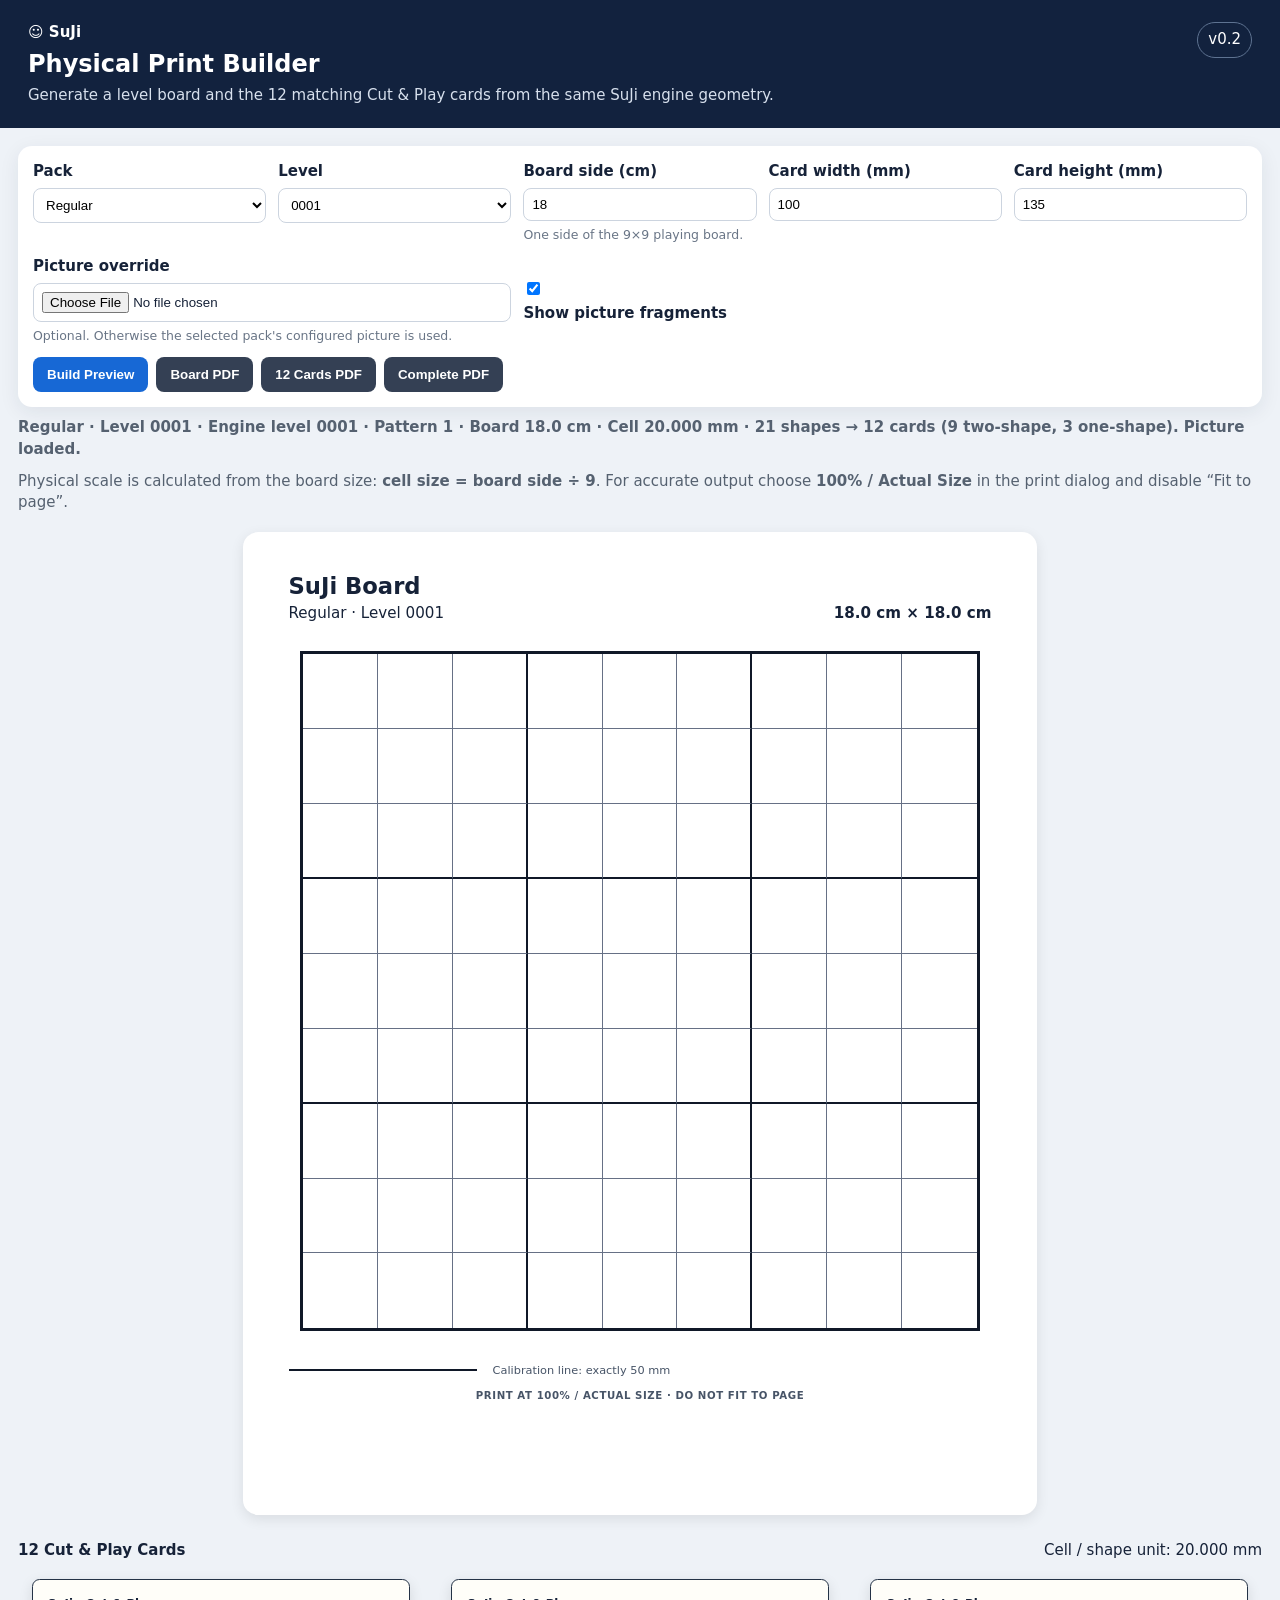
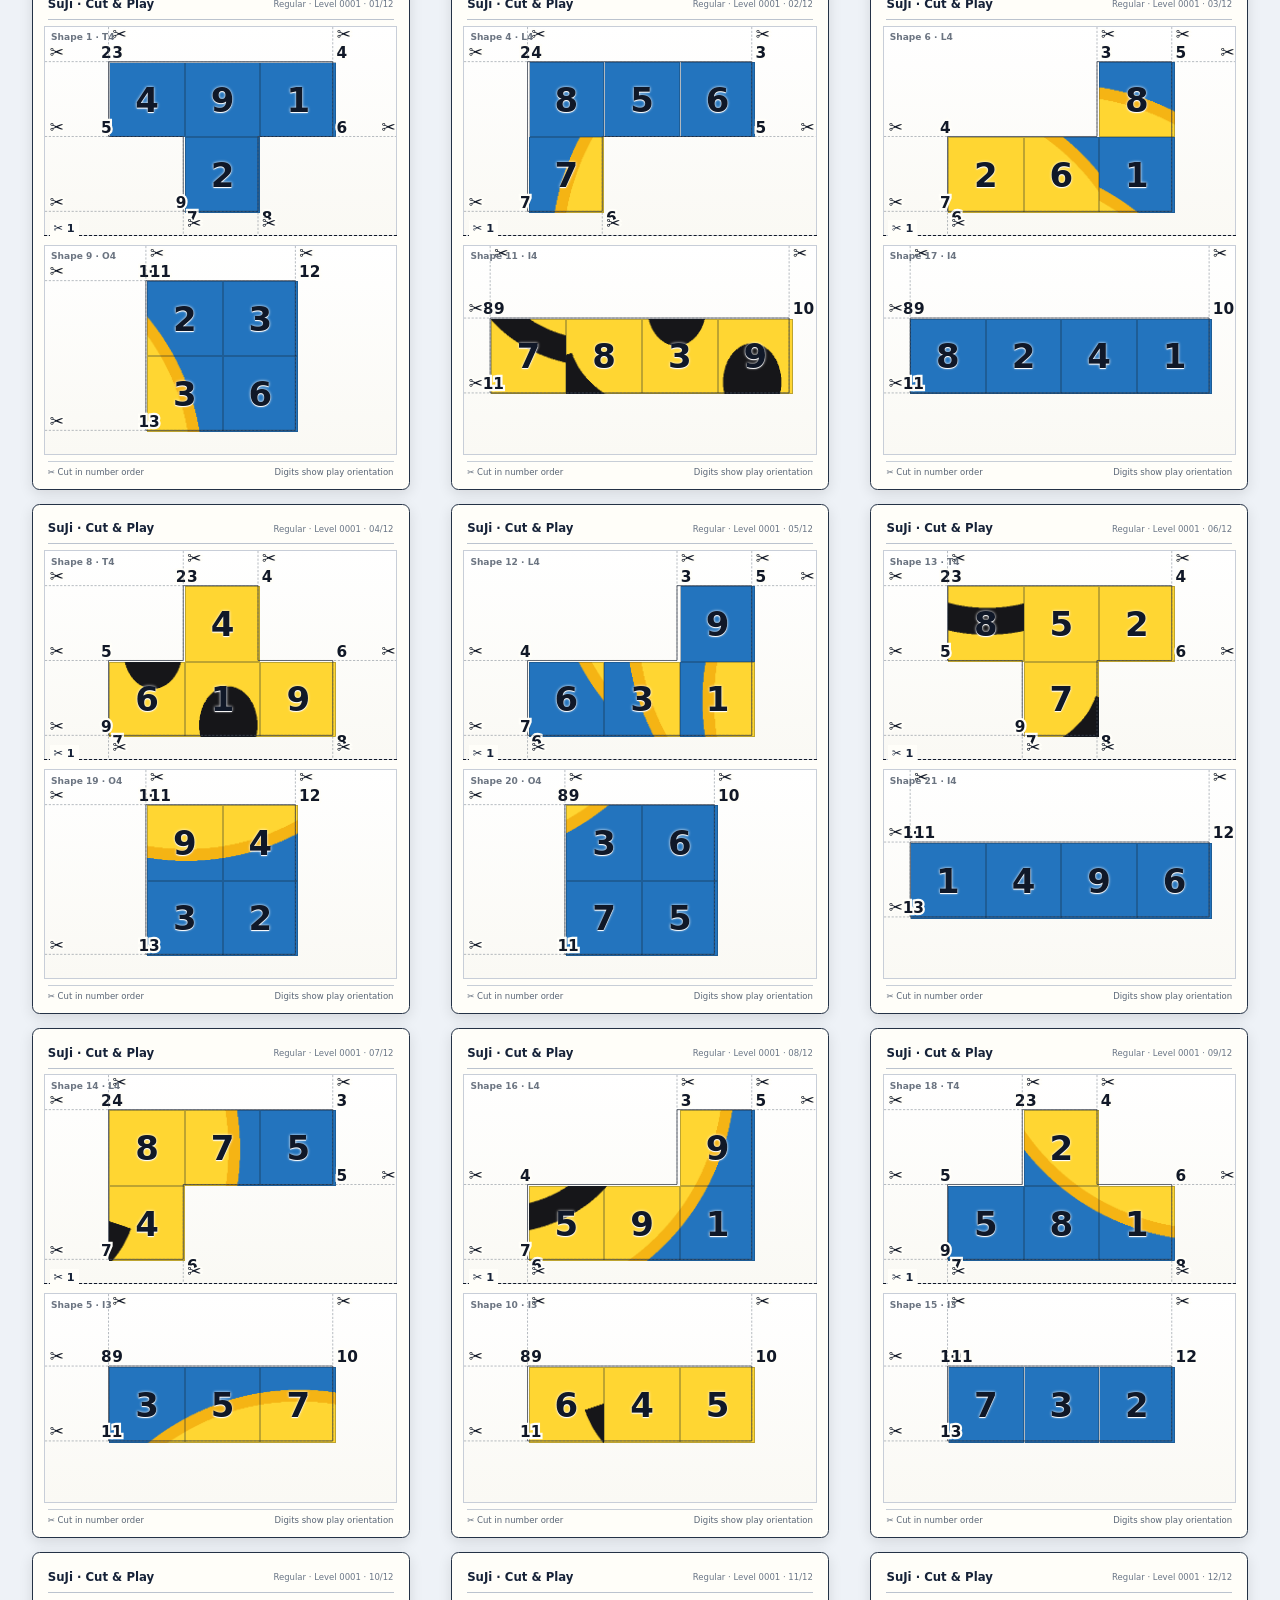
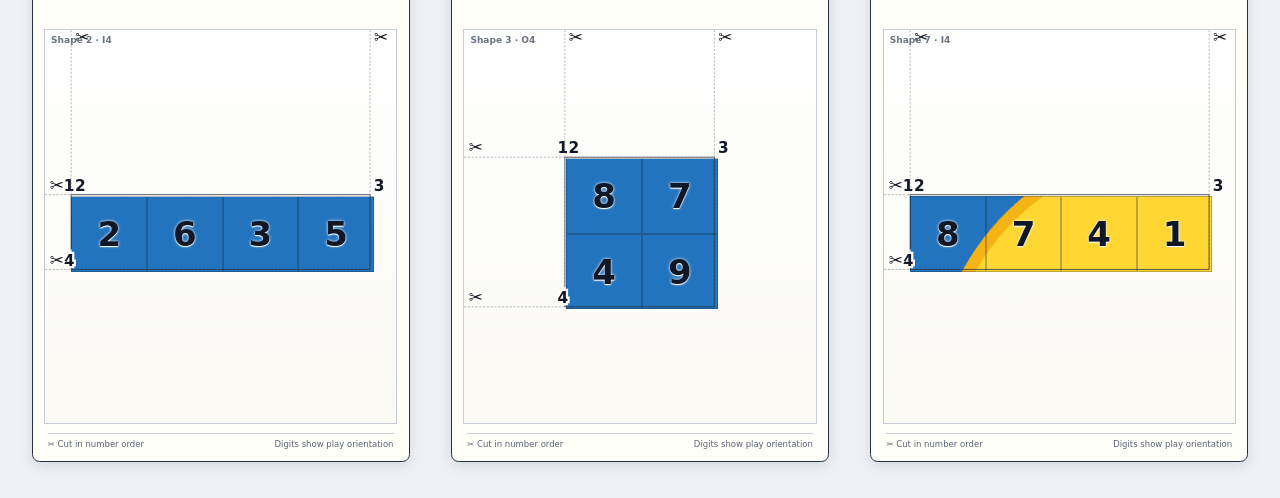
==== cards.html @ 7d7f15f5 "Card Builder Card Builder" ====
<!doctype html>
<html lang="en">
<head>
<meta charset="utf-8">
<meta name="viewport" content="width=device-width,initial-scale=1">
<title>SuJi Physical Print Builder</title>
<link rel="stylesheet" href="css/card-maker.css">
</head>
<body>
<header class="top no-print">
  <div>
    <div class="logo">☺ SuJi</div>
    <h1>Physical Print Builder</h1>
    <p>Generate a level board and the 12 matching Cut &amp; Play cards from the same SuJi engine geometry.</p>
  </div>
  <div class="ver">v0.2</div>
</header>
<main>
<section class="controls no-print">
  <label>Pack
    <select id="pack"></select>
  </label>
  <label>Level
    <select id="level"></select>
  </label>
  <label>Board side (cm)
    <input id="boardCm" type="number" value="18" min="9" max="60" step="0.1">
    <small>One side of the 9×9 playing board.</small>
  </label>
  <label>Card width (mm)
    <input id="cardW" type="number" value="100" min="70" max="210" step="1">
  </label>
  <label>Card height (mm)
    <input id="cardH" type="number" value="135" min="90" max="297" step="1">
  </label>
  <label class="wide">Picture override
    <input id="image" type="file" accept="image/png,image/jpeg,image/webp">
    <small>Optional. Otherwise the selected pack's configured picture is used.</small>
  </label>
  <label class="check"><input id="picture" type="checkbox" checked> Show picture fragments</label>
  <div class="buttons wide-buttons">
    <button id="build">Build Preview</button>
    <button id="printBoard" class="secondary">Board PDF</button>
    <button id="printCards" class="secondary">12 Cards PDF</button>
    <button id="printAll" class="secondary">Complete PDF</button>
  </div>
</section>
<div id="status" class="status no-print"></div>
<div class="legend no-print">
  Physical scale is calculated from the board size: <b>cell size = board side ÷ 9</b>. For accurate output choose <b>100% / Actual Size</b> in the print dialog and disable “Fit to page”.
</div>

<section id="boardSheet" class="board-sheet print-board">
  <div class="sheet-head">
    <div><b>SuJi Board</b><span id="boardLabel"></span></div>
    <div class="size-label" id="boardSizeLabel"></div>
  </div>
  <div id="board" class="board" aria-label="9 by 9 SuJi board"></div>
  <div class="calibration">
    <div class="cal-line"></div>
    <span>Calibration line: exactly 50 mm</span>
  </div>
  <div class="print-note">PRINT AT 100% / ACTUAL SIZE · DO NOT FIT TO PAGE</div>
</section>

<section class="card-section print-cards">
  <div class="section-title no-print"><b>12 Cut &amp; Play Cards</b><span id="cardScaleLabel"></span></div>
  <section id="cards" class="cards"></section>
</section>
</main>

<script src="js/module-runtime.js"></script>
<script src="config/game-config.js"></script>
<script src="config/ui-config.js"></script>
<script src="config/storage-keys.js"></script>
<script src="config/print-packs.js"></script>
<script src="js/core/app-context.js"></script>
<script src="js/core/utils.js"></script>
<script src="js/storage/preferences-store.js"></script>
<script src="js/core/state.js"></script>
<script src="js/core/dom.js"></script>
<script src="js/data/pattern-provider.js"></script>
<script src="js/game/sudoku-generator.js"></script>
<script src="js/game/puzzle-builder.js"></script>
<script src="js/tools/card-maker.js"></script>
</body>
</html>
---- css/card-maker.css ----
:root{--card-w:100mm;--card-h:135mm;--tile:20mm;--board-side:180mm;--ink:#162238;--paper:#fffef9}
*{box-sizing:border-box}body{margin:0;background:#eef2f7;color:var(--ink);font:15px/1.45 system-ui,-apple-system,"Segoe UI",sans-serif}.top{display:flex;justify-content:space-between;gap:20px;padding:22px 28px;background:#12223e;color:white}.logo{font-weight:900}.top h1{margin:3px 0;font-size:24px}.top p{margin:0;color:#d7e0ed}.ver{border:1px solid #5e7391;border-radius:999px;padding:6px 10px;height:max-content}main{padding:18px}.controls{max-width:1280px;margin:auto;background:white;padding:15px;border-radius:14px;display:grid;grid-template-columns:repeat(5,minmax(120px,1fr));gap:12px;box-shadow:0 5px 20px rgba(20,40,70,.08)}label{font-weight:750;display:flex;flex-direction:column;gap:5px}.wide{grid-column:span 2}input[type=number],input[type=file],select{width:100%;padding:8px;border:1px solid #ccd4df;border-radius:8px;background:white}small{font-weight:400;color:#697586}.check{justify-content:center;align-items:flex-start}.check input{margin-top:5px}.buttons{display:flex;gap:8px;align-items:end;flex-wrap:wrap}.wide-buttons{grid-column:span 3}.buttons button{border:0;border-radius:8px;padding:10px 14px;background:#1768d5;color:white;font-weight:850;cursor:pointer}.buttons .secondary{background:#344054}.status,.legend{max-width:1280px;margin:10px auto;color:#556170}.status{font-weight:700}.status.error{color:#b42318}.status.warn{color:#9a6700}.board-sheet{width:min(100%,210mm);min-height:260mm;margin:18px auto;background:white;padding:10mm 12mm;border-radius:4mm;box-shadow:0 4px 14px rgba(0,0,0,.09);display:flex;flex-direction:column;align-items:center;break-after:page}.sheet-head{width:100%;display:flex;justify-content:space-between;align-items:end;margin-bottom:7mm;font-size:4mm}.sheet-head>div:first-child{display:flex;flex-direction:column}.sheet-head b{font-size:6mm}.size-label{font-weight:800}.board{width:var(--board-side);height:var(--board-side);max-width:100%;display:grid;grid-template-columns:repeat(9,1fr);grid-template-rows:repeat(9,1fr);border:.8mm solid #101828;background:#fff}.board-cell{border-right:.18mm solid #667085;border-bottom:.18mm solid #667085}.board-cell:nth-child(9n){border-right:0}.board-cell:nth-last-child(-n+9){border-bottom:0}.board-cell.block-right{border-right:.65mm solid #101828}.board-cell.block-bottom{border-bottom:.65mm solid #101828}.calibration{width:100%;margin-top:8mm;display:flex;align-items:center;gap:4mm;font-size:3mm;color:#475467}.cal-line{width:50mm;border-top:.55mm solid #101828}.print-note{margin-top:3mm;font-size:2.7mm;font-weight:850;letter-spacing:.15mm;color:#475467}.section-title{max-width:1280px;margin:25px auto 8px;display:flex;justify-content:space-between}.cards{display:grid;grid-template-columns:repeat(auto-fit,minmax(calc(var(--card-w) + 14px),1fr));gap:14px;justify-items:center;align-items:start;margin:18px auto;max-width:1450px}.card{position:relative;width:var(--card-w);height:var(--card-h);background:var(--paper);border:.35mm solid #243246;border-radius:2mm;overflow:hidden;box-shadow:0 4px 14px rgba(0,0,0,.11);break-inside:avoid;page-break-inside:avoid}.head{position:absolute;top:2.5mm;left:4mm;right:4mm;height:8mm;display:flex;justify-content:space-between;align-items:center;border-bottom:.25mm solid #bbc3ce;font-size:3.1mm;font-weight:850}.head small{font-size:2.25mm;text-align:right}.foot{position:absolute;bottom:2.4mm;left:4mm;right:4mm;height:5mm;border-top:.2mm solid #c7ced7;padding-top:1mm;display:flex;justify-content:space-between;font-size:2.25mm;color:#596576}.strip{position:absolute;left:3mm;right:3mm;border:.25mm solid #c8ced8;background:linear-gradient(#fff,#faf9f4);overflow:hidden}.strip.a{top:12mm;height:calc((var(--card-h) - 24mm)/2)}.strip.b{bottom:9mm;height:calc((var(--card-h) - 24mm)/2)}.strip.single{top:20mm;bottom:10mm}.strip-title{position:absolute;top:1.2mm;left:1.6mm;z-index:5;font-size:2.4mm;font-weight:850;color:#6b7481}.separator{position:absolute;z-index:7;left:3mm;right:3mm;top:50%;border-top:.45mm dashed #111827}.separator:before{content:"✂ 1";position:absolute;left:1.5mm;top:-4mm;background:var(--paper);padding:0 1mm;font-size:3mm;font-weight:900}.piece{position:absolute;z-index:2}.cell{position:absolute;width:var(--tile);height:var(--tile);border:.16mm solid rgba(20,32,48,.28);overflow:hidden;background:#eef2f6}.cell.pic{background-repeat:no-repeat}.digit{position:absolute;inset:0;display:grid;place-items:center;font:900 calc(var(--tile)*.45)/1 system-ui,sans-serif;color:#101828;text-shadow:0 0 .8mm white,0 .3mm .2mm white}.cut{position:absolute;inset:0;width:100%;height:100%;z-index:4;pointer-events:none}.outline{fill:none;stroke:#111827;stroke-width:.65;vector-effect:non-scaling-stroke}.guide{fill:none;stroke:#5f6977;stroke-width:.45;stroke-dasharray:2.2 1.6;vector-effect:non-scaling-stroke}.num{font:bold 4.1px system-ui,sans-serif;fill:#111827;paint-order:stroke;stroke:#fffef9;stroke-width:1.2px}.sc{font:4.6px system-ui,sans-serif;fill:#111827;paint-order:stroke;stroke:#fffef9;stroke-width:1px}.empty{height:100%;display:grid;place-items:center;text-align:center;color:#a0a8b3;font-size:3mm}
@media(max-width:850px){.controls{grid-template-columns:1fr 1fr}.wide,.wide-buttons{grid-column:span 2}.top{flex-direction:column}.cards{overflow:auto;justify-content:start}.board-sheet{overflow:auto;align-items:flex-start}.sheet-head,.calibration,.print-note{min-width:var(--board-side)}}
@media print{
  @page{size:A4 portrait;margin:7mm}
  .no-print{display:none!important}body{background:white}main{padding:0}.board-sheet{box-shadow:none;border-radius:0;margin:0 auto;padding:4mm 5mm;min-height:0;width:196mm;break-after:page}.card-section{margin:0}.cards{display:block;max-width:none;margin:0}.card{box-shadow:none;margin:0 auto 5mm;break-after:page}.card:last-child{break-after:auto}
  body[data-print="board"] .print-cards{display:none!important}
  body[data-print="cards"] .print-board{display:none!important}
  body[data-print="cards"] .card:last-child{break-after:auto}
  body[data-print="all"] .board-sheet{break-after:page}
}
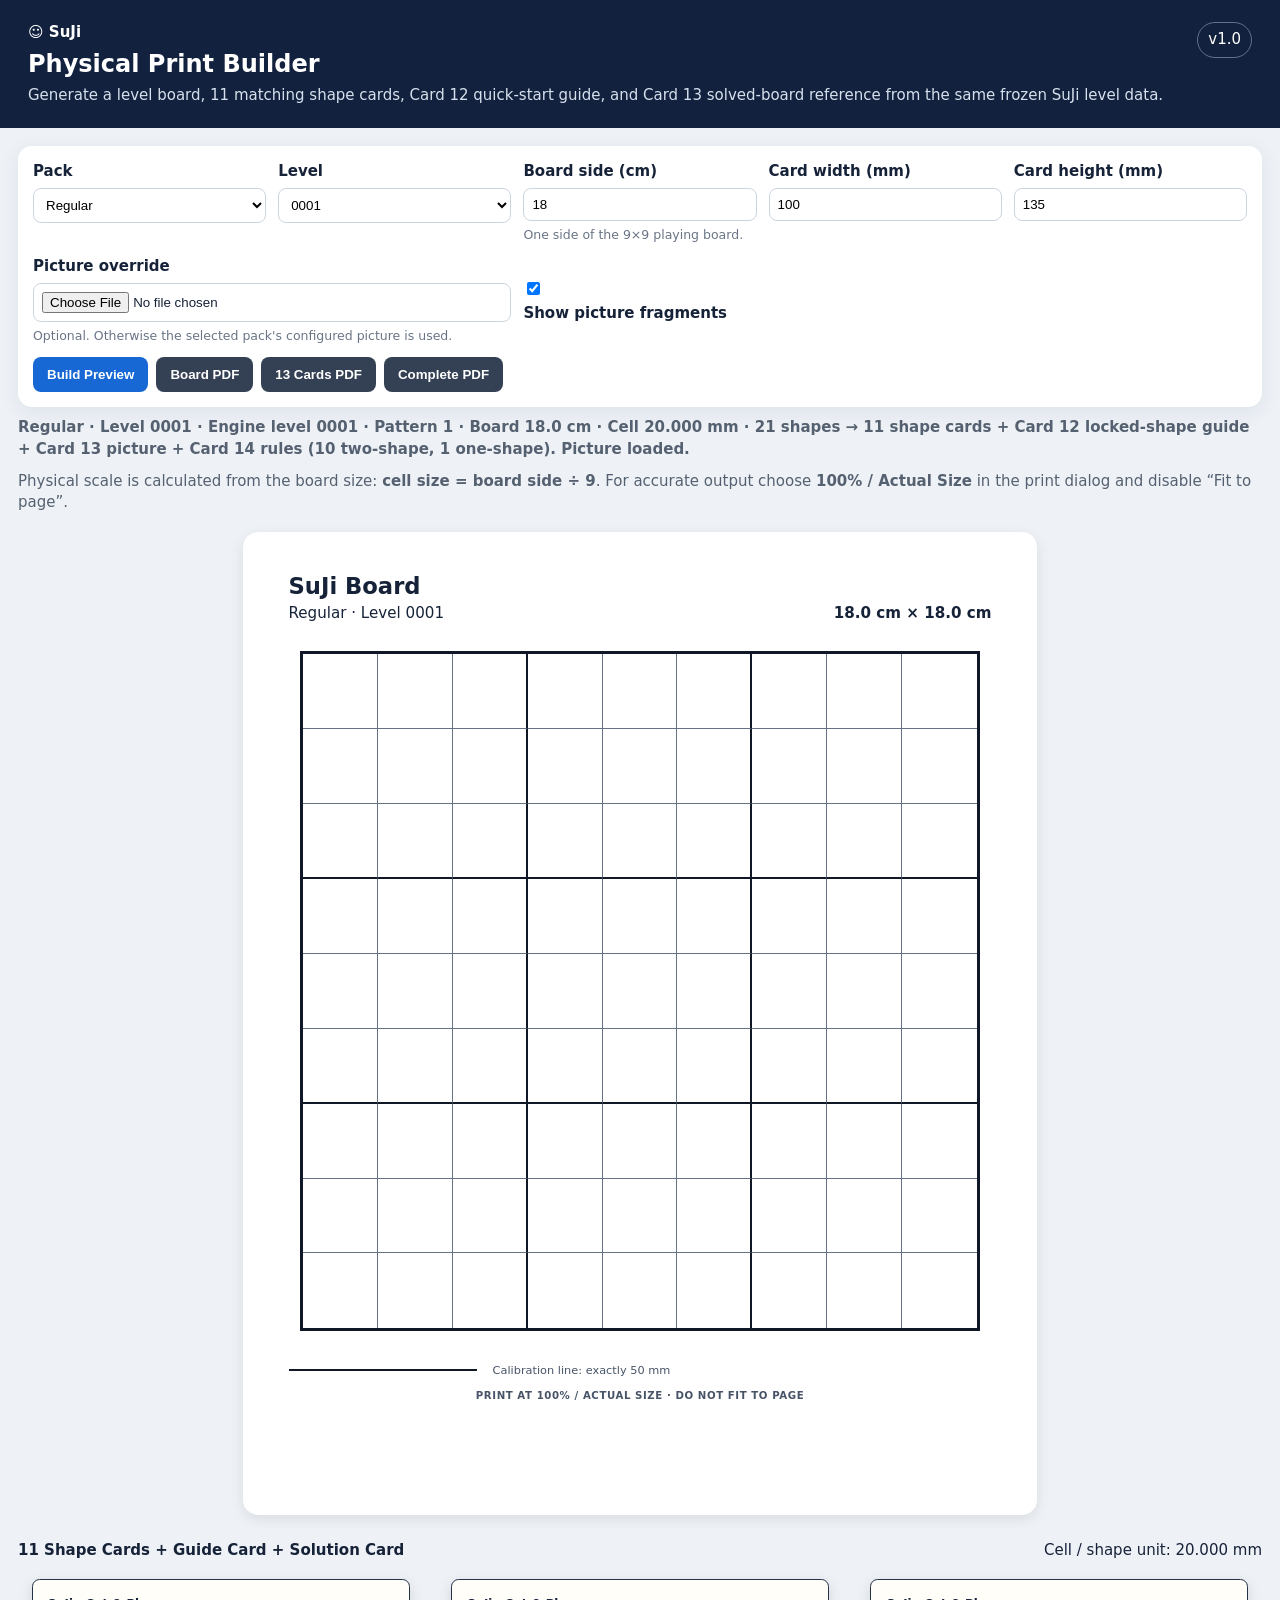
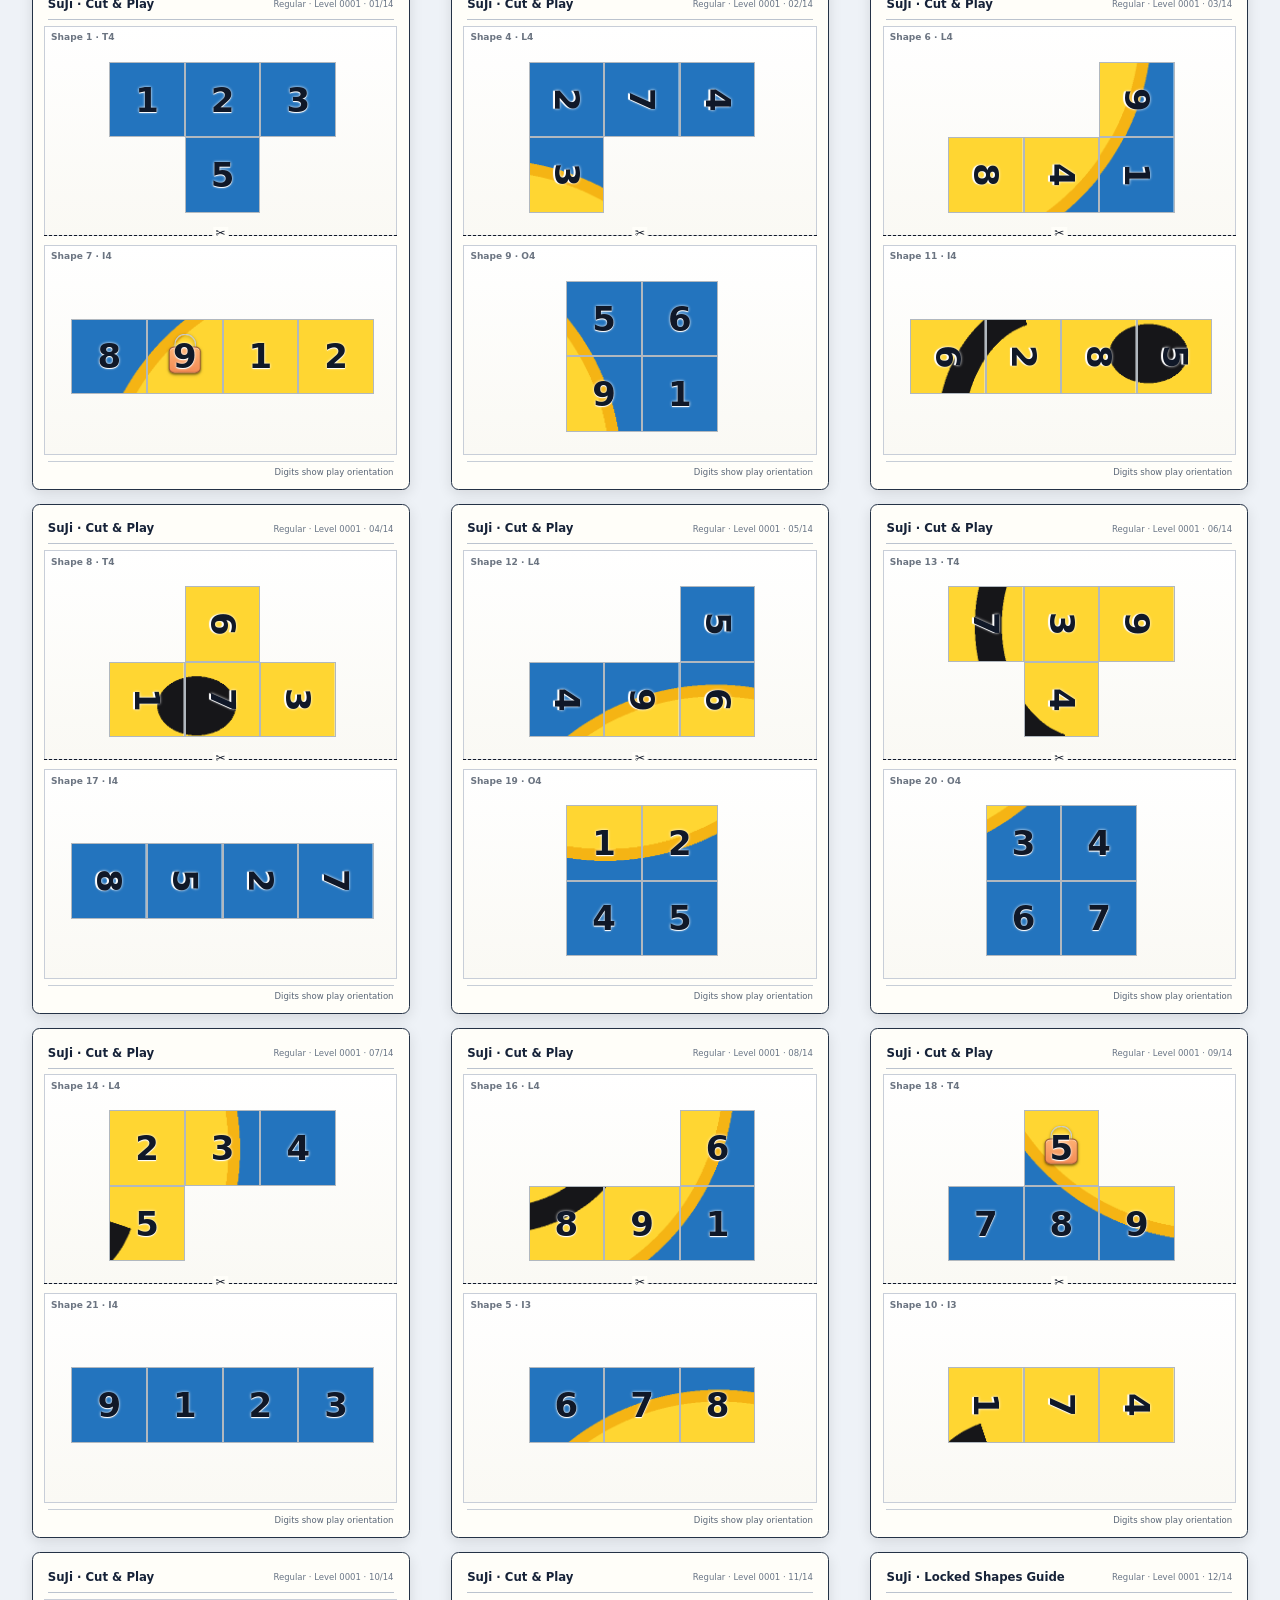
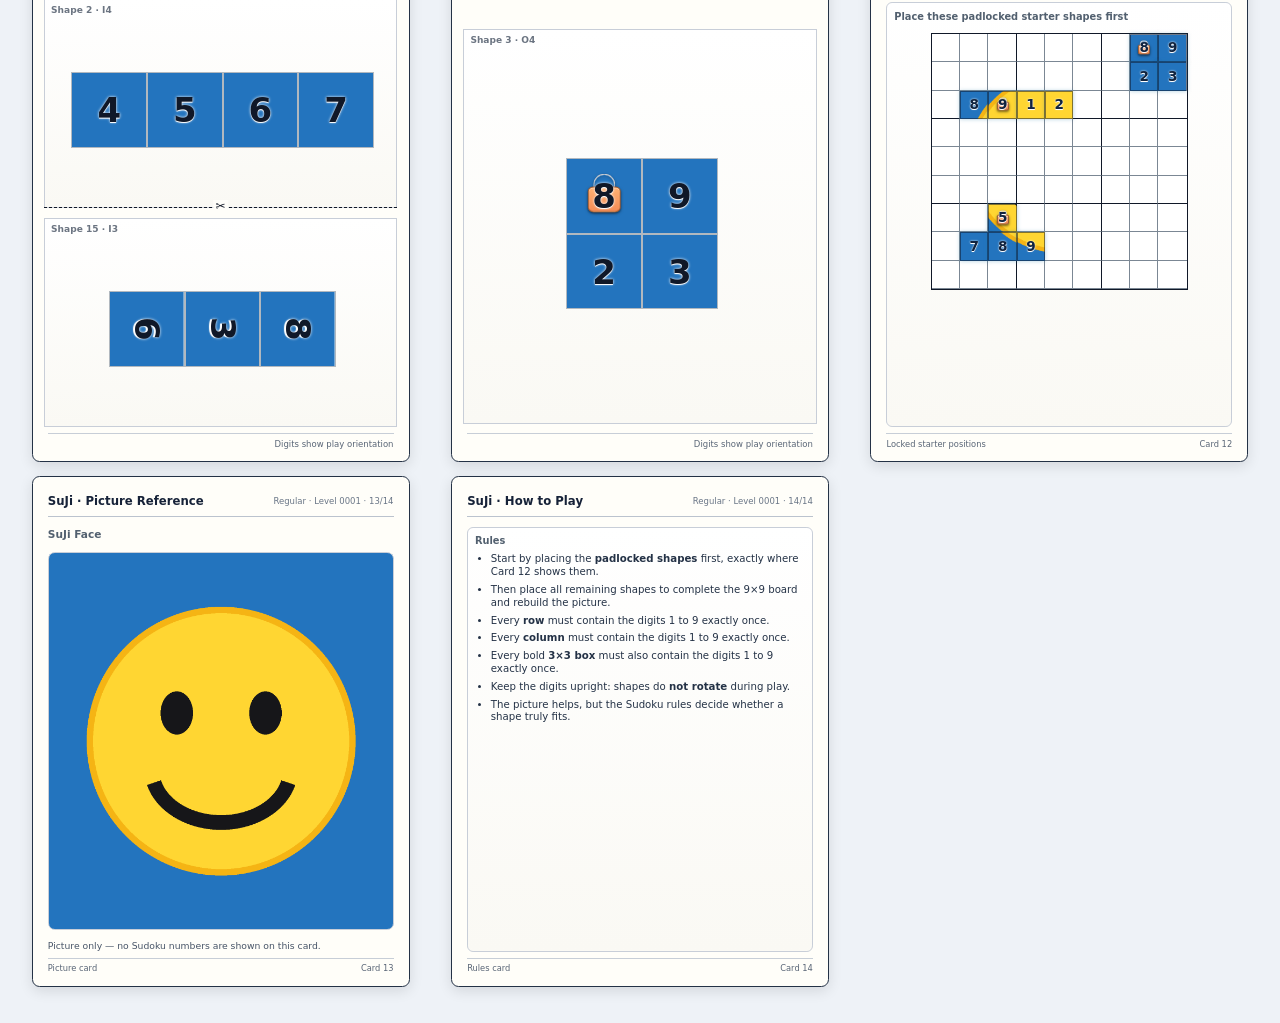
==== commit eb8abf57: "card printer refined card printer refined" ====
--- a/cards.html
+++ b/cards.html
@@ -11,9 +11,9 @@
   <div>
     <div class="logo">☺ SuJi</div>
     <h1>Physical Print Builder</h1>
-    <p>Generate a level board and the 12 matching Cut &amp; Play cards from the same SuJi engine geometry.</p>
+    <p>Generate a level board, 11 matching shape cards, Card 12 quick-start guide, and Card 13 solved-board reference from the same frozen SuJi level data.</p>
   </div>
-  <div class="ver">v0.2</div>
+  <div class="ver">v1.0</div>
 </header>
 <main>
 <section class="controls no-print">
@@ -41,7 +41,7 @@
   <div class="buttons wide-buttons">
     <button id="build">Build Preview</button>
     <button id="printBoard" class="secondary">Board PDF</button>
-    <button id="printCards" class="secondary">12 Cards PDF</button>
+    <button id="printCards" class="secondary">13 Cards PDF</button>
     <button id="printAll" class="secondary">Complete PDF</button>
   </div>
 </section>
@@ -64,7 +64,7 @@
 </section>
 
 <section class="card-section print-cards">
-  <div class="section-title no-print"><b>12 Cut &amp; Play Cards</b><span id="cardScaleLabel"></span></div>
+  <div class="section-title no-print"><b>11 Shape Cards + Guide Card + Solution Card</b><span id="cardScaleLabel"></span></div>
   <section id="cards" class="cards"></section>
 </section>
 </main>
@@ -80,6 +80,7 @@
 <script src="js/core/state.js"></script>
 <script src="js/core/dom.js"></script>
 <script src="js/data/pattern-provider.js"></script>
+<script src="js/levels/frozen/frozen-level-data.js"></script>
 <script src="js/game/sudoku-generator.js"></script>
 <script src="js/game/puzzle-builder.js"></script>
 <script src="js/tools/card-maker.js"></script>
--- a/css/card-maker.css
+++ b/css/card-maker.css
@@ -1,5 +1,10 @@
 :root{--card-w:100mm;--card-h:135mm;--tile:20mm;--board-side:180mm;--ink:#162238;--paper:#fffef9}
-*{box-sizing:border-box}body{margin:0;background:#eef2f7;color:var(--ink);font:15px/1.45 system-ui,-apple-system,"Segoe UI",sans-serif}.top{display:flex;justify-content:space-between;gap:20px;padding:22px 28px;background:#12223e;color:white}.logo{font-weight:900}.top h1{margin:3px 0;font-size:24px}.top p{margin:0;color:#d7e0ed}.ver{border:1px solid #5e7391;border-radius:999px;padding:6px 10px;height:max-content}main{padding:18px}.controls{max-width:1280px;margin:auto;background:white;padding:15px;border-radius:14px;display:grid;grid-template-columns:repeat(5,minmax(120px,1fr));gap:12px;box-shadow:0 5px 20px rgba(20,40,70,.08)}label{font-weight:750;display:flex;flex-direction:column;gap:5px}.wide{grid-column:span 2}input[type=number],input[type=file],select{width:100%;padding:8px;border:1px solid #ccd4df;border-radius:8px;background:white}small{font-weight:400;color:#697586}.check{justify-content:center;align-items:flex-start}.check input{margin-top:5px}.buttons{display:flex;gap:8px;align-items:end;flex-wrap:wrap}.wide-buttons{grid-column:span 3}.buttons button{border:0;border-radius:8px;padding:10px 14px;background:#1768d5;color:white;font-weight:850;cursor:pointer}.buttons .secondary{background:#344054}.status,.legend{max-width:1280px;margin:10px auto;color:#556170}.status{font-weight:700}.status.error{color:#b42318}.status.warn{color:#9a6700}.board-sheet{width:min(100%,210mm);min-height:260mm;margin:18px auto;background:white;padding:10mm 12mm;border-radius:4mm;box-shadow:0 4px 14px rgba(0,0,0,.09);display:flex;flex-direction:column;align-items:center;break-after:page}.sheet-head{width:100%;display:flex;justify-content:space-between;align-items:end;margin-bottom:7mm;font-size:4mm}.sheet-head>div:first-child{display:flex;flex-direction:column}.sheet-head b{font-size:6mm}.size-label{font-weight:800}.board{width:var(--board-side);height:var(--board-side);max-width:100%;display:grid;grid-template-columns:repeat(9,1fr);grid-template-rows:repeat(9,1fr);border:.8mm solid #101828;background:#fff}.board-cell{border-right:.18mm solid #667085;border-bottom:.18mm solid #667085}.board-cell:nth-child(9n){border-right:0}.board-cell:nth-last-child(-n+9){border-bottom:0}.board-cell.block-right{border-right:.65mm solid #101828}.board-cell.block-bottom{border-bottom:.65mm solid #101828}.calibration{width:100%;margin-top:8mm;display:flex;align-items:center;gap:4mm;font-size:3mm;color:#475467}.cal-line{width:50mm;border-top:.55mm solid #101828}.print-note{margin-top:3mm;font-size:2.7mm;font-weight:850;letter-spacing:.15mm;color:#475467}.section-title{max-width:1280px;margin:25px auto 8px;display:flex;justify-content:space-between}.cards{display:grid;grid-template-columns:repeat(auto-fit,minmax(calc(var(--card-w) + 14px),1fr));gap:14px;justify-items:center;align-items:start;margin:18px auto;max-width:1450px}.card{position:relative;width:var(--card-w);height:var(--card-h);background:var(--paper);border:.35mm solid #243246;border-radius:2mm;overflow:hidden;box-shadow:0 4px 14px rgba(0,0,0,.11);break-inside:avoid;page-break-inside:avoid}.head{position:absolute;top:2.5mm;left:4mm;right:4mm;height:8mm;display:flex;justify-content:space-between;align-items:center;border-bottom:.25mm solid #bbc3ce;font-size:3.1mm;font-weight:850}.head small{font-size:2.25mm;text-align:right}.foot{position:absolute;bottom:2.4mm;left:4mm;right:4mm;height:5mm;border-top:.2mm solid #c7ced7;padding-top:1mm;display:flex;justify-content:space-between;font-size:2.25mm;color:#596576}.strip{position:absolute;left:3mm;right:3mm;border:.25mm solid #c8ced8;background:linear-gradient(#fff,#faf9f4);overflow:hidden}.strip.a{top:12mm;height:calc((var(--card-h) - 24mm)/2)}.strip.b{bottom:9mm;height:calc((var(--card-h) - 24mm)/2)}.strip.single{top:20mm;bottom:10mm}.strip-title{position:absolute;top:1.2mm;left:1.6mm;z-index:5;font-size:2.4mm;font-weight:850;color:#6b7481}.separator{position:absolute;z-index:7;left:3mm;right:3mm;top:50%;border-top:.45mm dashed #111827}.separator:before{content:"✂ 1";position:absolute;left:1.5mm;top:-4mm;background:var(--paper);padding:0 1mm;font-size:3mm;font-weight:900}.piece{position:absolute;z-index:2}.cell{position:absolute;width:var(--tile);height:var(--tile);border:.16mm solid rgba(20,32,48,.28);overflow:hidden;background:#eef2f6}.cell.pic{background-repeat:no-repeat}.digit{position:absolute;inset:0;display:grid;place-items:center;font:900 calc(var(--tile)*.45)/1 system-ui,sans-serif;color:#101828;text-shadow:0 0 .8mm white,0 .3mm .2mm white}.cut{position:absolute;inset:0;width:100%;height:100%;z-index:4;pointer-events:none}.outline{fill:none;stroke:#111827;stroke-width:.65;vector-effect:non-scaling-stroke}.guide{fill:none;stroke:#5f6977;stroke-width:.45;stroke-dasharray:2.2 1.6;vector-effect:non-scaling-stroke}.num{font:bold 4.1px system-ui,sans-serif;fill:#111827;paint-order:stroke;stroke:#fffef9;stroke-width:1.2px}.sc{font:4.6px system-ui,sans-serif;fill:#111827;paint-order:stroke;stroke:#fffef9;stroke-width:1px}.empty{height:100%;display:grid;place-items:center;text-align:center;color:#a0a8b3;font-size:3mm}
+*{box-sizing:border-box}body{margin:0;background:#eef2f7;color:var(--ink);font:15px/1.45 system-ui,-apple-system,"Segoe UI",sans-serif}.top{display:flex;justify-content:space-between;gap:20px;padding:22px 28px;background:#12223e;color:white}.logo{font-weight:900}.top h1{margin:3px 0;font-size:24px}.top p{margin:0;color:#d7e0ed}.ver{border:1px solid #5e7391;border-radius:999px;padding:6px 10px;height:max-content}main{padding:18px}.controls{max-width:1280px;margin:auto;background:white;padding:15px;border-radius:14px;display:grid;grid-template-columns:repeat(5,minmax(120px,1fr));gap:12px;box-shadow:0 5px 20px rgba(20,40,70,.08)}label{font-weight:750;display:flex;flex-direction:column;gap:5px}.wide{grid-column:span 2}input[type=number],input[type=file],select{width:100%;padding:8px;border:1px solid #ccd4df;border-radius:8px;background:white}small{font-weight:400;color:#697586}.check{justify-content:center;align-items:flex-start}.check input{margin-top:5px}.buttons{display:flex;gap:8px;align-items:end;flex-wrap:wrap}.wide-buttons{grid-column:span 3}.buttons button{border:0;border-radius:8px;padding:10px 14px;background:#1768d5;color:white;font-weight:850;cursor:pointer}.buttons .secondary{background:#344054}.status,.legend{max-width:1280px;margin:10px auto;color:#556170}.status{font-weight:700}.status.error{color:#b42318}.status.warn{color:#9a6700}.board-sheet{width:min(100%,210mm);min-height:260mm;margin:18px auto;background:white;padding:10mm 12mm;border-radius:4mm;box-shadow:0 4px 14px rgba(0,0,0,.09);display:flex;flex-direction:column;align-items:center;break-after:page}.sheet-head{width:100%;display:flex;justify-content:space-between;align-items:end;margin-bottom:7mm;font-size:4mm}.sheet-head>div:first-child{display:flex;flex-direction:column}.sheet-head b{font-size:6mm}.size-label{font-weight:800}.board{width:var(--board-side);height:var(--board-side);max-width:100%;display:grid;grid-template-columns:repeat(9,1fr);grid-template-rows:repeat(9,1fr);border:.8mm solid #101828;background:#fff}.board-cell{border-right:.18mm solid #667085;border-bottom:.18mm solid #667085}.board-cell:nth-child(9n){border-right:0}.board-cell:nth-last-child(-n+9){border-bottom:0}.board-cell.block-right{border-right:.65mm solid #101828}.board-cell.block-bottom{border-bottom:.65mm solid #101828}.calibration{width:100%;margin-top:8mm;display:flex;align-items:center;gap:4mm;font-size:3mm;color:#475467}.cal-line{width:50mm;border-top:.55mm solid #101828}.print-note{margin-top:3mm;font-size:2.7mm;font-weight:850;letter-spacing:.15mm;color:#475467}.section-title{max-width:1280px;margin:25px auto 8px;display:flex;justify-content:space-between}.cards{display:grid;grid-template-columns:repeat(auto-fit,minmax(calc(var(--card-w) + 14px),1fr));gap:14px;justify-items:center;align-items:start;margin:18px auto;max-width:1450px}.card{position:relative;width:var(--card-w);height:var(--card-h);background:var(--paper);border:.35mm solid #243246;border-radius:2mm;overflow:hidden;box-shadow:0 4px 14px rgba(0,0,0,.11);break-inside:avoid;page-break-inside:avoid}.head{position:absolute;top:2.5mm;left:4mm;right:4mm;height:8mm;display:flex;justify-content:space-between;align-items:center;border-bottom:.25mm solid #bbc3ce;font-size:3.1mm;font-weight:850}.head small{font-size:2.25mm;text-align:right}.foot{position:absolute;bottom:2.4mm;left:4mm;right:4mm;height:5mm;border-top:.2mm solid #c7ced7;padding-top:1mm;display:flex;justify-content:space-between;font-size:2.25mm;color:#596576}.strip{position:absolute;left:3mm;right:3mm;border:.25mm solid #c8ced8;background:linear-gradient(#fff,#faf9f4);overflow:hidden}.strip.a{top:12mm;height:calc((var(--card-h) - 24mm)/2)}.strip.b{bottom:9mm;height:calc((var(--card-h) - 24mm)/2)}.strip.single{top:20mm;bottom:10mm}.strip-title{position:absolute;top:1.2mm;left:1.6mm;z-index:5;font-size:2.4mm;font-weight:850;color:#6b7481}.separator{position:absolute;z-index:7;left:3mm;right:3mm;top:50%;border-top:.35mm dashed #111827}.sep-scissor{position:absolute;left:50%;top:-2.2mm;transform:translateX(-50%);display:inline-grid;place-items:center;padding:0 .7mm;background:var(--paper);font-size:3.2mm;line-height:1;color:#111827}.piece{position:absolute;z-index:2}.cell{position:absolute;width:var(--tile);height:var(--tile);border:.16mm solid rgba(20,32,48,.28);overflow:hidden;background:#eef2f6}.face{position:absolute;inset:0;transform-origin:center center}.face.pic{background-repeat:no-repeat}.digit{position:absolute;inset:0;display:grid;place-items:center;font:900 calc(var(--tile)*.45)/1 system-ui,sans-serif;color:#101828;text-shadow:0 0 .8mm white,0 .3mm .2mm white}.empty{height:100%;display:grid;place-items:center;text-align:center;color:#a0a8b3;font-size:3mm}
+.piece.locked-piece::after{content:"🔒";position:absolute;left:50%;top:50%;transform:translate(-50%,-50%);z-index:8;font-size:calc(var(--tile)*0.46);line-height:1;color:#273240;text-shadow:0 1px 0 rgba(255,255,255,.28),0 2px 7px rgba(0,0,0,.34),0 0 10px rgba(255,255,255,.22);pointer-events:none;filter:drop-shadow(0 1px 1px rgba(0,0,0,.18))}.guide-card .anchor-lock{z-index:6;font-size:3.0mm;color:#273240;text-shadow:0 1px 0 rgba(255,255,255,.28),0 2px 7px rgba(0,0,0,.34),0 0 10px rgba(255,255,255,.22);filter:drop-shadow(0 1px 1px rgba(0,0,0,.18))}
+
+
+.info-body{position:absolute;top:12mm;left:3mm;right:3mm;bottom:8.5mm;display:flex;flex-direction:column;gap:2mm}.info-panel{border:.25mm solid #c8ced8;border-radius:1.6mm;background:linear-gradient(#fff,#faf9f4);padding:1.8mm}.image-panel{padding-bottom:2.2mm}.info-title{font-size:2.6mm;font-weight:850;color:#52606f;margin-bottom:1.3mm}.info-image{height:31mm;border:.22mm solid #c8ced8;border-radius:1.2mm;background:#e9eef5 center/cover no-repeat;display:grid;place-items:center;color:#697586;font-size:2.8mm;text-align:center;padding:2mm}.mini-board-wrap{display:flex;flex-direction:column;gap:1.5mm;align-items:center}.mini-board-note{font-size:2.35mm;line-height:1.25;color:#475467;text-align:center}.mini-board{position:relative;width:48mm;height:48mm;display:grid;grid-template-columns:repeat(9,1fr);grid-template-rows:repeat(9,1fr);border:.45mm solid #101828;background:#fff}.mini-cell{border-right:.12mm solid #7b8794;border-bottom:.12mm solid #7b8794}.mini-cell:nth-child(9n){border-right:0}.mini-cell:nth-last-child(-n+9){border-bottom:0}.mini-cell.block-right{border-right:.35mm solid #101828}.mini-cell.block-bottom{border-bottom:.35mm solid #101828}.anchor-piece{position:absolute;inset:0}.anchor-tile{position:absolute;width:calc(100% / 9);height:calc(100% / 9);border:.18mm solid rgba(15,23,42,.55);box-shadow:inset 0 0 0 .08mm rgba(255,255,255,.75)}.anchor-a .anchor-tile{background:rgba(59,130,246,.35)}.anchor-b .anchor-tile{background:rgba(245,158,11,.35)}.anchor-c .anchor-tile{background:rgba(34,197,94,.30)}.anchor-lock{position:absolute;transform:translate(-50%,-55%);font-size:2.7mm;line-height:1;text-shadow:0 0 .5mm rgba(255,255,255,.85)}.rules-panel{flex:1;display:flex;flex-direction:column}.rules{margin:0;padding-left:4.2mm;display:flex;flex-direction:column;gap:1.1mm;font-size:2.45mm;line-height:1.26;color:#243246}.rules li{margin:0}.info-card .foot{font-size:2.2mm}
+
 @media(max-width:850px){.controls{grid-template-columns:1fr 1fr}.wide,.wide-buttons{grid-column:span 2}.top{flex-direction:column}.cards{overflow:auto;justify-content:start}.board-sheet{overflow:auto;align-items:flex-start}.sheet-head,.calibration,.print-note{min-width:var(--board-side)}}
 @media print{
   @page{size:A4 portrait;margin:7mm}
@@ -9,3 +14,81 @@
   body[data-print="cards"] .card:last-child{break-after:auto}
   body[data-print="all"] .board-sheet{break-after:page}
 }
+
+/* v1.0 — refined lock styling + separate guide and rules cards */
+.guide-body{position:absolute;top:12mm;left:3mm;right:3mm;bottom:8.5mm;display:flex;flex-direction:column;gap:2.2mm}.guide-board-panel{flex:0 0 auto}.locked-guide-wrap{display:flex;flex-direction:column;gap:1.5mm;align-items:center}.locked-mini-board{width:68mm;height:68mm}.locked-piece-cell{position:absolute;width:calc(100% / 9);height:calc(100% / 9);border:.16mm solid rgba(15,23,42,.52);background:#dbe7f5 center/900% 900% no-repeat;overflow:hidden;box-shadow:0 0 1.1mm rgba(25,115,160,.35)}.mini-digit{position:absolute;inset:0;display:grid;place-items:center;font:900 3.6mm/1 system-ui,sans-serif;color:#10233f;text-shadow:0 0 .55mm #fff,0 .2mm .15mm #fff}.guide-rules{flex:1}.guide-rules .rules{font-size:2.4mm;gap:.9mm}.solved-body{position:absolute;top:13mm;left:4mm;right:4mm;bottom:9mm;display:flex;flex-direction:column;align-items:center;gap:3mm}.solved-title{font-size:2.8mm;font-weight:850;color:#52606f;align-self:flex-start}.solved-mini-board{width:82mm;height:82mm;display:grid;grid-template-columns:repeat(9,1fr);grid-template-rows:repeat(9,1fr);border:.5mm solid #101828;background:#fff}.solved-cell{position:relative;border-right:.12mm solid #7b8794;border-bottom:.12mm solid #7b8794;background:#eef2f6 center/900% 900% no-repeat;overflow:hidden}.solved-cell:nth-child(9n){border-right:0}.solved-cell:nth-last-child(-n+9){border-bottom:0}.solved-cell.block-right{border-right:.38mm solid #101828}.solved-cell.block-bottom{border-bottom:.38mm solid #101828}.solved-digit{position:absolute;inset:0;display:grid;place-items:center;font:900 3.9mm/1 system-ui,sans-serif;color:#10233f;text-shadow:0 0 .6mm #fff,0 .2mm .15mm #fff}.solved-note{font-size:2.45mm;line-height:1.3;text-align:center;color:#475467;max-width:82mm}
+
+.picture-body{align-items:stretch;justify-content:flex-start;gap:2.6mm}.picture-title{align-self:flex-start}.picture-reference{flex:1;border:.28mm solid #c8ced8;border-radius:1.8mm;background:#e9eef5 center/cover no-repeat;display:grid;place-items:center;color:#697586;font-size:2.8mm;text-align:center;padding:2mm;overflow:hidden}.picture-card .solved-note{max-width:none;text-align:left}
+
+.guide-only-body{position:absolute;top:13mm;left:4mm;right:4mm;bottom:9mm;display:flex;flex-direction:column;align-items:stretch}.guide-only-panel{flex:1;display:flex;flex-direction:column;justify-content:flex-start;align-items:center}.guide-only-panel .info-title{align-self:flex-start}.guide-only-panel .locked-guide-wrap{margin-top:1mm}.rules-only-body{position:absolute;top:13mm;left:4mm;right:4mm;bottom:9mm;display:flex;flex-direction:column}.rules-only-panel{flex:1;display:flex;flex-direction:column}.rules-only-panel .rules{font-size:2.7mm;gap:1.3mm}.picture-card .foot,.rules-card .foot,.guide-card .foot{font-size:2.2mm}
+
+/* v1.1 — locked-shape padlock mirrors SuJi game 1.34.0 / piece-view logic.
+   One geometric lock is rendered inside the selected numbered tile. The digit
+   stays above the lock, and rotating a print piece rotates lock + digit together. */
+.piece.locked-piece::after{
+  content:none !important;
+  display:none !important;
+}
+
+.card-piece-lock,
+.mini-piece-lock{
+  position:absolute;
+  left:50%;
+  top:50%;
+  transform:translate(-50%,-50%);
+  z-index:1;
+  width:62%;
+  height:66%;
+  display:block;
+  font-size:0;
+  line-height:0;
+  pointer-events:none;
+  user-select:none;
+  filter:drop-shadow(0 .35mm .45mm rgba(0,0,0,.35));
+}
+
+/* Shackle */
+.card-piece-lock::before,
+.mini-piece-lock::before{
+  content:"";
+  position:absolute;
+  left:50%;
+  top:4%;
+  width:48%;
+  height:47%;
+  transform:translateX(-50%);
+  border:.42mm solid #c7cbd1;
+  border-bottom:0;
+  border-radius:999px 999px 0 0;
+  box-sizing:border-box;
+  background:transparent;
+  box-shadow:inset 0 0 0 .08mm rgba(255,255,255,.42),0 .18mm .35mm rgba(0,0,0,.28);
+}
+
+/* Lock body: deliberately centred behind the Sudoku digit. */
+.card-piece-lock::after,
+.mini-piece-lock::after{
+  content:"";
+  position:absolute;
+  left:50%;
+  top:57%;
+  width:72%;
+  height:55%;
+  transform:translate(-50%,-50%);
+  border-radius:18%;
+  background:linear-gradient(180deg,#ffb173 0%,#f38b55 100%);
+  border:.22mm solid rgba(121,69,37,.72);
+  box-sizing:border-box;
+  box-shadow:inset 0 .25mm 0 rgba(255,255,255,.48),inset 0 -.25mm 0 rgba(123,60,28,.16),0 .3mm .55mm rgba(0,0,0,.32);
+}
+
+/* Card 12 uses smaller cells, so keep the lock outline proportional. */
+.mini-piece-lock::before{border-width:.28mm}
+.mini-piece-lock::after{border-width:.16mm}
+
+.digit,
+.mini-digit{
+  z-index:3;
+  background:transparent;
+  box-shadow:none;
+}
